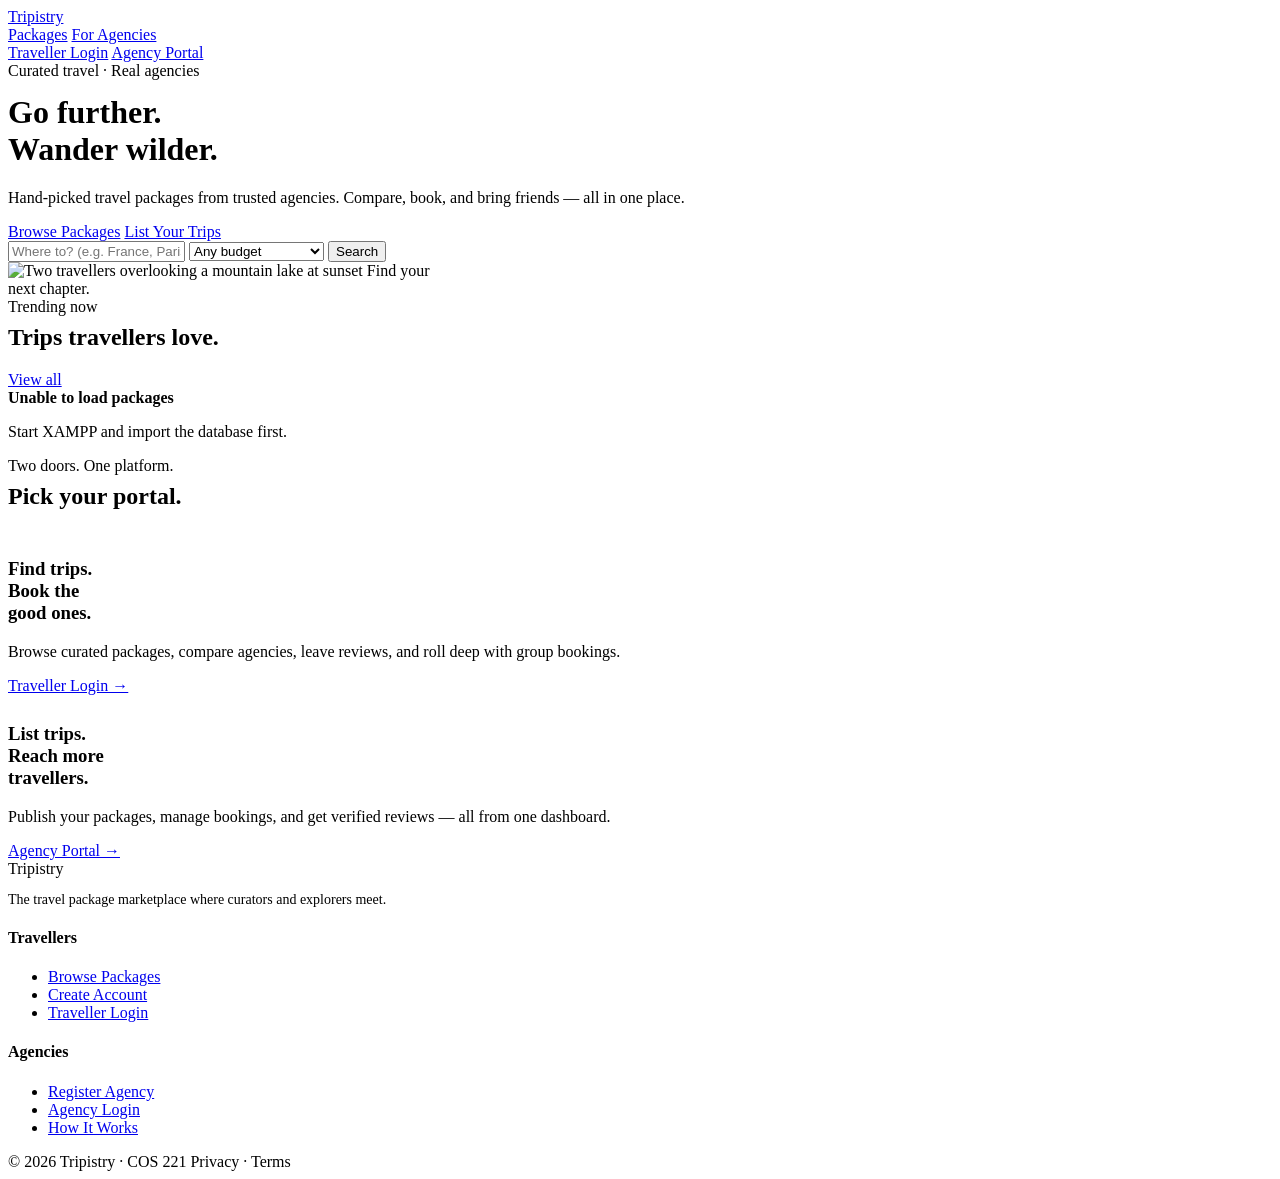
==== index.html @ 3351fdbb "added index.html welcome page" ====
<!doctype html>
<html lang="en">
<head>
  <meta charset="utf-8" />
  <meta name="viewport" content="width=device-width, initial-scale=1" />
  <title>Tripistry — Travel packages, curated by humans.</title>
  <meta name="description" content="Tripistry is a travel package marketplace connecting curious travellers with trusted agencies." />
  <link rel="preconnect" href="https://fonts.googleapis.com">
  <link rel="preconnect" href="https://fonts.gstatic.com" crossorigin>
  <link href="https://fonts.googleapis.com/css2?family=Outfit:wght@400;700;800;900&family=Inter:wght@400;500;600;700;800&display=swap" rel="stylesheet">
  <link rel="stylesheet" href="styles.css" />
</head>
<body>

  <!-- Navbar -->
  <nav class="nav">
    <div class="container nav-inner">
      <a href="index.html" class="logo">Trip<span>istry</span></a>
      <div class="nav-links">
        <a href="#packages">Packages</a>
        <a href="#agency">For Agencies</a>
      </div>
      <div class="nav-cta">
        <a href="login-traveller.html" class="btn btn-ghost">Traveller Login</a>
        <a href="login-agency.html" class="btn btn-primary">Agency Portal</a>
      </div>
    </div>
  </nav>

  <!-- Hero -->
  <header class="hero">
    <div class="container hero-grid">
      <div>
        <span class="eyebrow">Curated travel · Real agencies</span>
        <h1 class="display" style="margin-top:14px;">
          Go further.<br/>
          <span class="accent">Wander wilder.</span>
        </h1>
        <p>Hand-picked travel packages from trusted agencies. Compare, book, and bring friends — all in one place.</p>
        <div class="hero-actions">
          <a href="#packages" class="btn btn-primary">Browse Packages</a>
          <a href="register-agency.html" class="btn">List Your Trips</a>
        </div>

        <!-- Search -->
        <div class="search">
          <input type="text" id="searchInput" placeholder="Where to? (e.g. France, Paris)" />
          <select id="searchBudget">
            <option value="">Any budget</option>
            <option value="10000">Under R10 000</option>
            <option value="10000-25000">R10 000 - R25 000</option>
            <option value="25000">R25 000+</option>
          </select>
          <button onclick="handleSearch()">Search</button>
        </div>
      </div>

      <div class="hero-img">
        <img src="https://images.unsplash.com/photo-1488646953014-85cb44e25828?auto=format&fit=crop&w=1200&q=80" alt="Two travellers overlooking a mountain lake at sunset" />
        <span class="hero-img-cap">Find your<br/>next chapter.</span>
      </div>
    </div>
  </header>

  <!-- Packages -->
  <section id="packages">
    <div class="container">
      <div class="section-head">
        <div>
          <span class="eyebrow">Trending now</span>
          <h2 class="display" style="margin-top:8px;">Trips travellers love.</h2>
        </div>
        <a href="login-traveller.html" class="btn">View all</a>
      </div>
      <div class="cards" id="featuredPackages">
        <div class="empty"><strong>Loading packages...</strong><p>Connecting to Tripistry API</p></div>
      </div>
    </div>
  </section>

  <!-- Split portal -->
  <section id="agency">
    <div class="container">
      <div class="section-head">
        <div>
          <span class="eyebrow">Two doors. One platform.</span>
          <h2 class="display" style="margin-top:8px;">Pick your portal.</h2>
        </div>
      </div>

      <div class="split">
        <div class="traveller">
          <span class="eyebrow" style="color:rgba(255,255,255,0.85);">For travellers</span>
          <h3 style="margin-top:10px;">Find trips.<br/>Book the<br/>good ones.</h3>
          <p>Browse curated packages, compare agencies, leave reviews, and roll deep with group bookings.</p>
          <a href="login-traveller.html" class="btn">Traveller Login →</a>
        </div>
        <div class="agency">
          <span class="eyebrow" style="color:rgba(255,255,255,0.85);">For agencies</span>
          <h3 style="margin-top:10px;">List trips.<br/>Reach more<br/>travellers.</h3>
          <p>Publish your packages, manage bookings, and get verified reviews — all from one dashboard.</p>
          <a href="login-agency.html" class="btn">Agency Portal →</a>
        </div>
      </div>
    </div>
  </section>

  <!-- Footer -->
  <footer>
    <div class="container">
      <div class="foot-grid">
        <div>
          <span class="logo">Trip<span style="color:var(--primary);">istry</span></span>
          <p style="margin-top:14px; max-width:380px; font-size:14px;">
            The travel package marketplace where curators and explorers meet.
          </p>
        </div>
        <div>
          <h4>Travellers</h4>
          <ul>
            <li><a href="#packages">Browse Packages</a></li>
            <li><a href="register-traveller.html">Create Account</a></li>
            <li><a href="login-traveller.html">Traveller Login</a></li>
          </ul>
        </div>
        <div>
          <h4>Agencies</h4>
          <ul>
            <li><a href="register-agency.html">Register Agency</a></li>
            <li><a href="login-agency.html">Agency Login</a></li>
            <li><a href="#agency">How It Works</a></li>
          </ul>
        </div>
      </div>
      <div class="foot-bot">
        <span>© 2026 Tripistry · COS 221</span>
        <span>Privacy · Terms</span>
      </div>
    </div>
  </footer>

  <script>
    const heroImages = [
      'https://images.unsplash.com/photo-1488646953014-85cb44e25828?auto=format&fit=crop&w=1200&q=80',
      'https://images.unsplash.com/photo-1530841377377-3ff06c0ca713?auto=format&fit=crop&w=800&q=80',
      'https://images.unsplash.com/photo-1473221326025-9183b464bb7e?auto=format&fit=crop&w=800&q=80',
      'https://images.unsplash.com/photo-1542051841857-5f90071e7989?auto=format&fit=crop&w=800&q=80'
    ];

    async function loadFeaturedPackages() {
      try {
        const res = await fetch('api/packages.php?sort=rating');
        const data = await res.json();
        const container = document.getElementById('featuredPackages');
        if (!Array.isArray(data) || data.length === 0) {
          container.innerHTML = '<div class="empty"><strong>No packages yet</strong><p>Agencies will add packages soon.</p></div>';
          return;
        }
        container.innerHTML = data.slice(0, 8).map((p, i) => `
          <article class="card">
            <div class="thumb">
              <img src="${heroImages[i % heroImages.length]}" alt="Package #${p.PackageID}" loading="lazy" />
              <span class="tag">R${Number(p.Price).toLocaleString()}</span>
            </div>
            <div class="body">
              <div class="meta"><span>${p.Type || 'Package'}</span><span>★ ${Number(p.AgencyRating || 0).toFixed(1)}</span></div>
              <h3>Package #${p.PackageID}</h3>
              <p style="font-size:11px;color:var(--muted);">by ${p.AgencyName || '---'}</p>
              <div class="price"><span class="eyebrow">from</span><strong>R${Number(p.Price).toLocaleString()}</strong></div>
            </div>
          </article>
        `).join('');
      } catch (e) {
        document.getElementById('featuredPackages').innerHTML = '<div class="empty"><strong>Unable to load packages</strong><p>Start XAMPP and import the database first.</p></div>';
      }
    }

    function handleSearch() {
      window.location.href = 'login-traveller.html';
    }

    document.addEventListener('DOMContentLoaded', loadFeaturedPackages);
  </script>
</body>
</html>
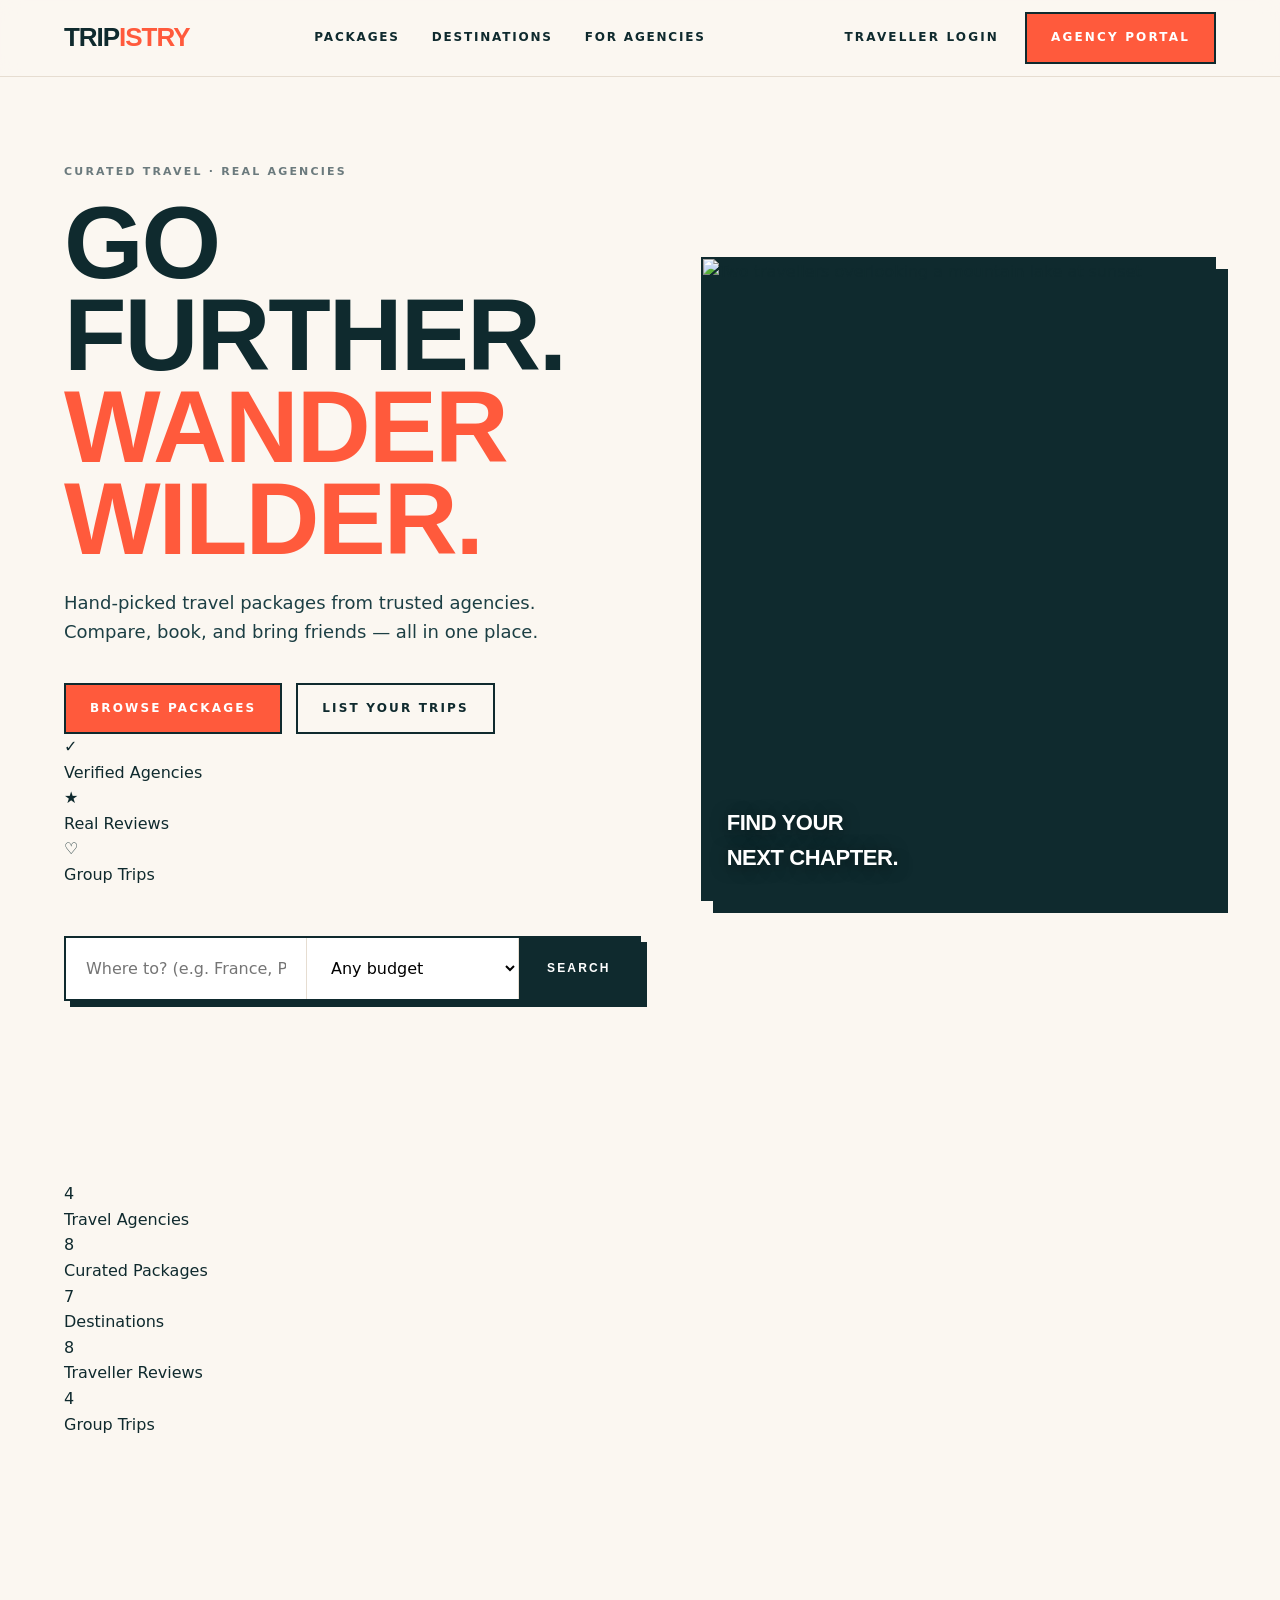
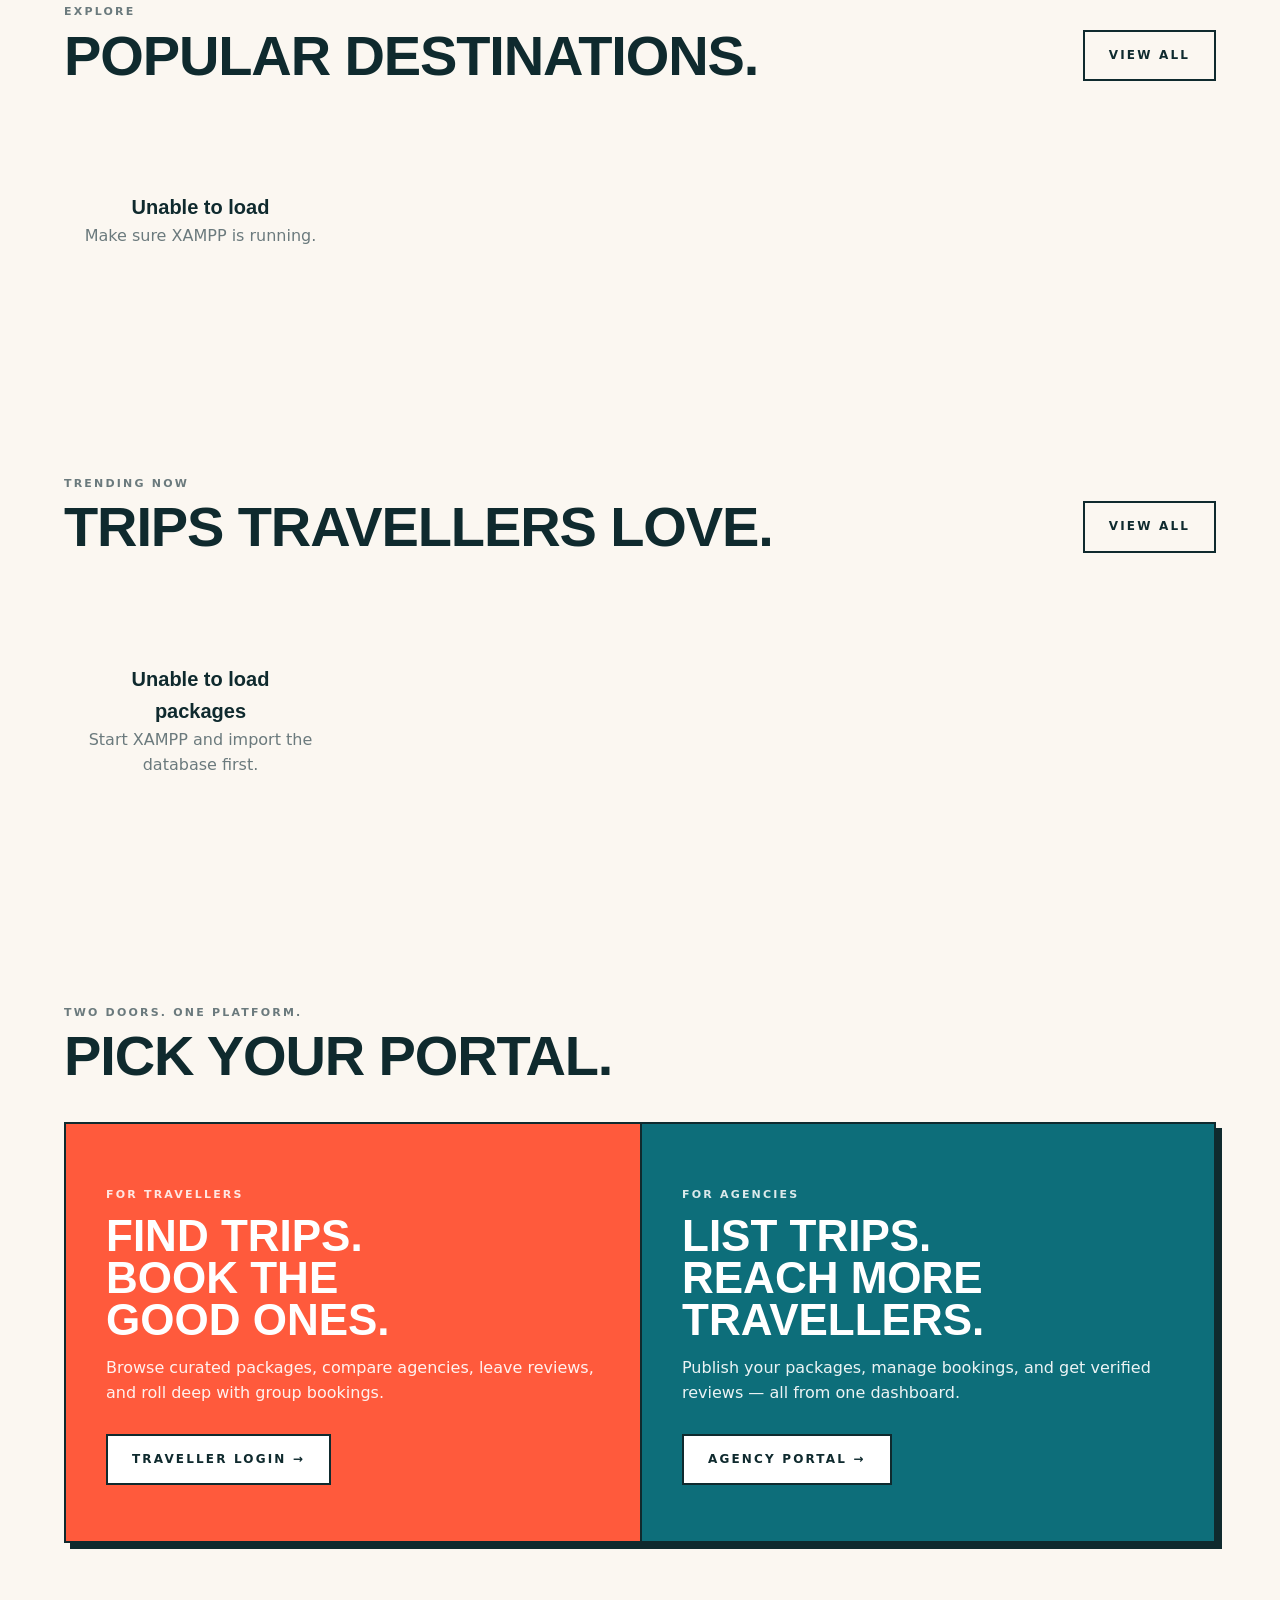
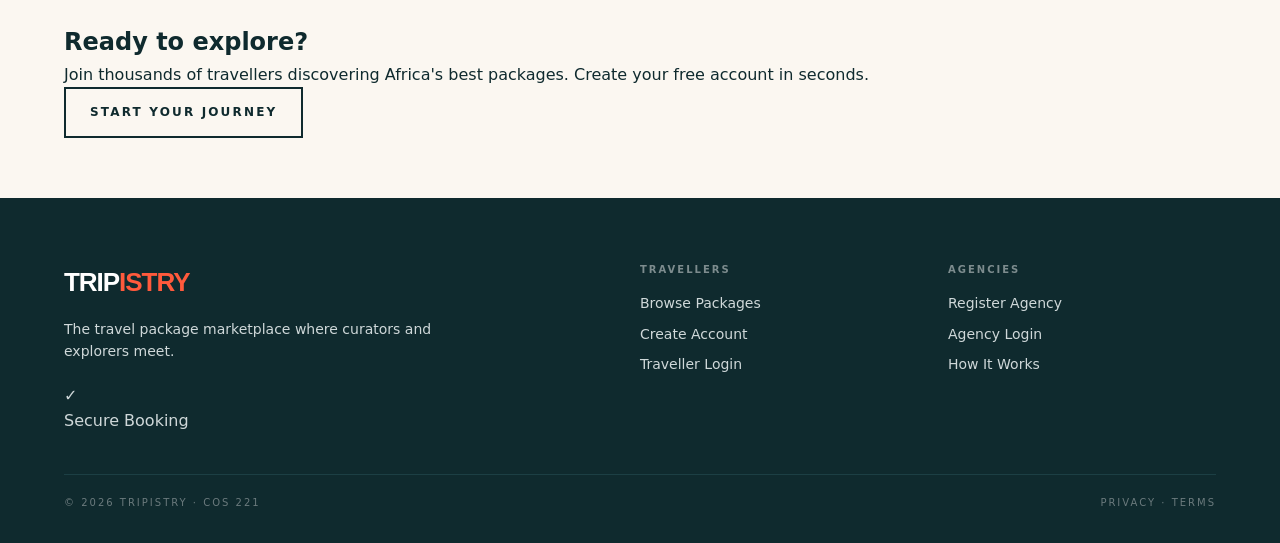
==== commit bd77981a: "Update index page with latest changes" ====
--- a/index.html
+++ b/index.html
@@ -18,6 +18,7 @@
       <a href="index.html" class="logo">Trip<span>istry</span></a>
       <div class="nav-links">
         <a href="#packages">Packages</a>
+        <a href="#destinations">Destinations</a>
         <a href="#agency">For Agencies</a>
       </div>
       <div class="nav-cta">
@@ -31,7 +32,7 @@
   <header class="hero">
     <div class="container hero-grid">
       <div>
-        <span class="eyebrow">Curated travel · Real agencies</span>
+        <span class="eyebrow"><span class="pulse"></span> Curated travel · Real agencies</span>
         <h1 class="display" style="margin-top:14px;">
           Go further.<br/>
           <span class="accent">Wander wilder.</span>
@@ -41,7 +42,11 @@
           <a href="#packages" class="btn btn-primary">Browse Packages</a>
           <a href="register-agency.html" class="btn">List Your Trips</a>
         </div>
-
+        <div class="trust-badges">
+          <div class="trust-badge"><div class="tb-icon green">&#10003;</div>Verified Agencies</div>
+          <div class="trust-badge"><div class="tb-icon orange">&#9733;</div>Real Reviews</div>
+          <div class="trust-badge"><div class="tb-icon teal">&#9825;</div>Group Trips</div>
+        </div>
         <!-- Search -->
         <div class="search">
           <input type="text" id="searchInput" placeholder="Where to? (e.g. France, Paris)" />
@@ -62,8 +67,37 @@
     </div>
   </header>
 
+  <!-- Stats -->
+  <section class="stats-section">
+    <div class="container">
+      <div class="stats-grid">
+        <div class="stat-item"><div class="stat-num" id="statAgencies">4</div><div class="stat-label">Travel Agencies</div></div>
+        <div class="stat-item"><div class="stat-num" id="statPackages">8</div><div class="stat-label">Curated Packages</div></div>
+        <div class="stat-item"><div class="stat-num" id="statDestinations">7</div><div class="stat-label">Destinations</div></div>
+        <div class="stat-item"><div class="stat-num" id="statReviews">8</div><div class="stat-label">Traveller Reviews</div></div>
+        <div class="stat-item"><div class="stat-num" id="statTrips">4</div><div class="stat-label">Group Trips</div></div>
+      </div>
+    </div>
+  </section>
+
+  <!-- Destination Showcase -->
+  <section id="destinations">
+    <div class="container">
+      <div class="section-head">
+        <div>
+          <span class="eyebrow">Explore</span>
+          <h2 class="display" style="margin-top:8px;">Popular destinations.</h2>
+        </div>
+        <a href="register-traveller.html" class="btn">View All</a>
+      </div>
+      <div class="cards" id="destShowcase">
+        <div class="empty"><strong>Loading...</strong></div>
+      </div>
+    </div>
+  </section>
+
   <!-- Packages -->
-  <section id="packages">
+  <section id="packages" class="section-alt">
     <div class="container">
       <div class="section-head">
         <div>
@@ -105,6 +139,15 @@
     </div>
   </section>
 
+  <!-- CTA -->
+  <div class="cta-strip">
+    <div class="container">
+      <h2>Ready to explore?</h2>
+      <p>Join thousands of travellers discovering Africa's best packages. Create your free account in seconds.</p>
+      <a href="register-traveller.html" class="btn">Start Your Journey</a>
+    </div>
+  </div>
+
   <!-- Footer -->
   <footer>
     <div class="container">
@@ -114,6 +157,9 @@
           <p style="margin-top:14px; max-width:380px; font-size:14px;">
             The travel package marketplace where curators and explorers meet.
           </p>
+          <div class="trust-badges" style="margin-top:20px;">
+            <div class="trust-badge" style="color:#cfd8d9;"><div class="tb-icon green">&#10003;</div>Secure Booking</div>
+          </div>
         </div>
         <div>
           <h4>Travellers</h4>
@@ -140,12 +186,53 @@
   </footer>
 
   <script>
+    const DEST_IMG = [
+      'https://images.unsplash.com/photo-1507525428034-b723cf961d3e?w=600&h=400&fit=crop',
+      'https://images.unsplash.com/photo-1476514525535-07fb3b4ae5f1?w=600&h=400&fit=crop',
+      'https://images.unsplash.com/photo-1506197603052-3cc9c3a201bd?w=600&h=400&fit=crop',
+      'https://images.unsplash.com/photo-1530841377377-3ff06c0ca713?w=600&h=400&fit=crop',
+      'https://images.unsplash.com/photo-1542051841857-5f90071e7989?w=600&h=400&fit=crop',
+      'https://images.unsplash.com/photo-1488646953014-85cb44e25828?w=600&h=400&fit=crop',
+      'https://images.unsplash.com/photo-1473221326025-9183b464bb7e?w=600&h=400&fit=crop',
+      'https://images.unsplash.com/photo-1501785888041-af3ef285b470?w=600&h=400&fit=crop',
+    ];
+
     const heroImages = [
       'https://images.unsplash.com/photo-1488646953014-85cb44e25828?auto=format&fit=crop&w=1200&q=80',
       'https://images.unsplash.com/photo-1530841377377-3ff06c0ca713?auto=format&fit=crop&w=800&q=80',
       'https://images.unsplash.com/photo-1473221326025-9183b464bb7e?auto=format&fit=crop&w=800&q=80',
       'https://images.unsplash.com/photo-1542051841857-5f90071e7989?auto=format&fit=crop&w=800&q=80'
     ];
+
+    function escHtml(text) {
+      if (!text) return '';
+      const div = document.createElement('div');
+      div.textContent = text;
+      return div.innerHTML;
+    }
+
+    async function loadDestinations() {
+      try {
+        const res = await fetch('api/destinations.php');
+        const data = await res.json();
+        const container = document.getElementById('destShowcase');
+        if (!Array.isArray(data) || data.length === 0) {
+          container.innerHTML = '<div class="empty"><strong>Destinations coming soon</strong></div>';
+          return;
+        }
+        container.innerHTML = data.slice(0, 6).map((d, i) => `
+          <div class="card card-rich">
+            <div class="cr-thumb"><img src="${DEST_IMG[i % DEST_IMG.length]}" alt="${escHtml(d.Name)}" loading="lazy" /><span class="img-tag">${escHtml(d.Country || '')}</span><span class="img-title">${escHtml(d.Name || '---')}</span></div>
+            <div class="cr-body">
+              <p style="font-size:12px;color:var(--muted);">${escHtml((d.Description || '').substring(0, 100))}</p>
+              <div class="cr-footer"><span style="font-size:11px;">${d.RestaurantCount || 0} restaurants</span><span style="font-size:11px;">${escHtml(d.Region || '')}</span></div>
+            </div>
+          </div>
+        `).join('');
+      } catch (e) {
+        document.getElementById('destShowcase').innerHTML = '<div class="empty"><strong>Unable to load</strong><p>Make sure XAMPP is running.</p></div>';
+      }
+    }
 
     async function loadFeaturedPackages() {
       try {
@@ -157,16 +244,25 @@
           return;
         }
         container.innerHTML = data.slice(0, 8).map((p, i) => `
-          <article class="card">
-            <div class="thumb">
-              <img src="${heroImages[i % heroImages.length]}" alt="Package #${p.PackageID}" loading="lazy" />
-              <span class="tag">R${Number(p.Price).toLocaleString()}</span>
+          <article class="card card-rich">
+            <div class="cr-thumb">
+              <img src="${heroImages[i % heroImages.length]}" alt="${escHtml(p.Name || 'Package #'+p.PackageID)}" loading="lazy" onerror="this.src='https://images.unsplash.com/photo-1488646953014-85cb44e25828?w=600&h=400&fit=crop'" />
+              <span class="img-tag">R${Number(p.Price).toLocaleString()}</span>
             </div>
-            <div class="body">
-              <div class="meta"><span>${p.Type || 'Package'}</span><span>★ ${Number(p.AgencyRating || 0).toFixed(1)}</span></div>
-              <h3>Package #${p.PackageID}</h3>
-              <p style="font-size:11px;color:var(--muted);">by ${p.AgencyName || '---'}</p>
-              <div class="price"><span class="eyebrow">from</span><strong>R${Number(p.Price).toLocaleString()}</strong></div>
+            <div class="cr-body">
+              <div class="cr-meta"><span>${escHtml(p.Type || 'Package')}</span><span style="color:#e6a500;">&#9733; ${Number(p.AgencyRating || 0).toFixed(1)}</span></div>
+              <h3>${escHtml(p.Name || 'Package #'+p.PackageID)}</h3>
+              <p style="font-size:11px;color:var(--muted);">by ${escHtml(p.AgencyName || '---')}</p>
+              <div class="cr-footer">
+                <div>
+                  <span class="eyebrow" style="font-size:9px;">from</span>
+                  <div style="font-family:'Outfit',sans-serif;font-size:22px;font-weight:900;">R${Number(p.Price).toLocaleString()}</div>
+                </div>
+                <div style="display:flex;gap:8px;">
+                  <a href="package-details.html?id=${p.PackageID}" class="btn" style="padding:10px 14px;font-size:10px;">View</a>
+                  <a href="login-traveller.html" class="btn btn-primary" style="padding:10px 16px;font-size:10px;">Book</a>
+                </div>
+              </div>
             </div>
           </article>
         `).join('');
@@ -175,11 +271,41 @@
       }
     }
 
+    async function loadStats() {
+      try {
+        const [pkgRes, destRes, tripRes] = await Promise.all([
+          fetch('api/packages.php'),
+          fetch('api/destinations.php'),
+          fetch('api/grouptrips.php'),
+        ]);
+        const packages = await pkgRes.json();
+        const destinations = await destRes.json();
+        const trips = await tripRes.json();
+        document.getElementById('statPackages').textContent = Array.isArray(packages) ? packages.length : '0';
+        document.getElementById('statDestinations').textContent = Array.isArray(destinations) ? destinations.length : '0';
+        document.getElementById('statTrips').textContent = Array.isArray(trips) ? trips.length : '0';
+        const uniqueAgencies = Array.isArray(packages) ? new Set(packages.map(function(p) { return p.AgencyName; })).size : 0;
+        document.getElementById('statAgencies').textContent = uniqueAgencies || '4';
+        document.getElementById('statReviews').textContent = '8';
+      } catch(e) {
+        console.error('Stats load failed:', e);
+      }
+    }
+
     function handleSearch() {
-      window.location.href = 'login-traveller.html';
-    }
-
-    document.addEventListener('DOMContentLoaded', loadFeaturedPackages);
+      const query = document.getElementById('searchInput').value.trim();
+      const budget = document.getElementById('searchBudget').value;
+      const params = new URLSearchParams();
+      if (query) params.set('search', query);
+      if (budget) params.set('budget', budget);
+      window.location.href = 'login-traveller.html' + (params.toString() ? '?from=search' : '');
+    }
+
+    document.addEventListener('DOMContentLoaded', () => {
+      loadFeaturedPackages();
+      loadDestinations();
+      loadStats();
+    });
   </script>
 </body>
 </html>
--- a/styles.css
+++ b/styles.css
@@ -0,0 +1,809 @@
+:root {
+  --bg: #fbf7f1;
+  --ink: #0f2a2e;
+  --ink-soft: #1c3f44;
+  --primary: #ff5a3c;
+  --primary-ink: #ffffff;
+  --agency: #0d6e7a;
+  --agency-ink: #ffffff;
+  --muted: #6b7a7d;
+  --line: #e6ddd1;
+  --shadow: 6px 6px 0 var(--ink);
+}
+
+* {
+  box-sizing: border-box;
+  margin: 0;
+  padding: 0;
+}
+
+html {
+  scroll-behavior: smooth;
+}
+
+body {
+  font-family: 'Inter', system-ui, -apple-system, Segoe UI, Roboto, sans-serif;
+  background: var(--bg);
+  color: var(--ink);
+  line-height: 1.6;
+  -webkit-font-smoothing: antialiased;
+}
+
+img {
+  max-width: 100%;
+  display: block;
+}
+
+a {
+  color: inherit;
+  text-decoration: none;
+}
+
+.display {
+  font-family: 'Outfit', Impact, sans-serif;
+  font-weight: 900;
+  letter-spacing: -0.02em;
+  text-transform: uppercase;
+  line-height: 0.9;
+}
+
+.container {
+  max-width: 1200px;
+  margin: 0 auto;
+  padding: 0 24px;
+}
+
+.eyebrow {
+  font-size: 11px;
+  font-weight: 800;
+  text-transform: uppercase;
+  letter-spacing: 0.2em;
+  color: var(--muted);
+}
+
+/* Navbar */
+.nav {
+  position: sticky;
+  top: 0;
+  z-index: 50;
+  background: rgba(251, 247, 241, 0.9);
+  backdrop-filter: blur(10px);
+  border-bottom: 1px solid var(--line);
+}
+
+.nav-inner {
+  display: flex;
+  align-items: center;
+  justify-content: space-between;
+  height: 76px;
+}
+
+.logo {
+  font-family: 'Outfit', sans-serif;
+  font-weight: 900;
+  font-size: 26px;
+  text-transform: uppercase;
+  letter-spacing: -0.04em;
+}
+
+.logo span {
+  color: var(--primary);
+}
+
+.nav-links {
+  display: none;
+  gap: 32px;
+  font-size: 12px;
+  font-weight: 700;
+  text-transform: uppercase;
+  letter-spacing: 0.15em;
+}
+
+.nav-links a:hover {
+  color: var(--primary);
+}
+
+.nav-cta {
+  display: flex;
+  gap: 12px;
+  align-items: center;
+}
+
+@media (min-width: 800px) {
+  .nav-links {
+    display: flex;
+  }
+}
+
+/* Buttons */
+.btn {
+  display: inline-block;
+  padding: 14px 24px;
+  font-size: 12px;
+  font-weight: 800;
+  text-transform: uppercase;
+  letter-spacing: 0.18em;
+  border: 2px solid var(--ink);
+  background: var(--bg);
+  color: var(--ink);
+  cursor: pointer;
+  transition: transform .15s ease, box-shadow .15s ease;
+}
+
+.btn:hover {
+  transform: translate(-2px, -2px);
+  box-shadow: var(--shadow);
+}
+
+.btn-primary {
+  background: var(--primary);
+  color: var(--primary-ink);
+  border-color: var(--ink);
+}
+
+.btn-agency {
+  background: var(--agency);
+  color: var(--agency-ink);
+  border-color: var(--ink);
+}
+
+.btn-ghost {
+  border: none;
+  padding: 10px 14px;
+}
+
+.btn-ghost:hover {
+  color: var(--primary);
+  transform: none;
+  box-shadow: none;
+}
+
+/* Hero */
+.hero {
+  position: relative;
+  padding: 80px 0 100px;
+  overflow: hidden;
+}
+
+.hero-grid {
+  display: grid;
+  gap: 40px;
+  grid-template-columns: 1fr;
+  align-items: center;
+}
+
+@media (min-width: 900px) {
+  .hero-grid {
+    grid-template-columns: 1.1fr 1fr;
+    gap: 60px;
+  }
+}
+
+.hero h1 {
+  font-size: clamp(48px, 8vw, 104px);
+}
+
+.hero h1 .accent {
+  color: var(--primary);
+}
+
+.hero p {
+  margin-top: 24px;
+  font-size: 18px;
+  color: var(--ink-soft);
+  max-width: 520px;
+}
+
+.hero-actions {
+  margin-top: 36px;
+  display: flex;
+  flex-wrap: wrap;
+  gap: 14px;
+}
+
+.hero-img {
+  position: relative;
+  aspect-ratio: 4/5;
+  border: 2px solid var(--ink);
+  box-shadow: 12px 12px 0 var(--ink);
+  overflow: hidden;
+  background: var(--ink);
+}
+
+.hero-img img {
+  width: 100%;
+  height: 100%;
+  object-fit: cover;
+  display: block;
+}
+
+.hero-img-cap {
+  position: absolute;
+  left: 24px;
+  bottom: 24px;
+  color: white;
+  font-family: 'Outfit', sans-serif;
+  font-weight: 900;
+  text-transform: uppercase;
+  letter-spacing: -0.02em;
+  font-size: 22px;
+  text-shadow: 0 2px 16px rgba(0,0,0,0.5);
+}
+
+/* Search bar */
+.search {
+  margin-top: 48px;
+  background: white;
+  border: 2px solid var(--ink);
+  box-shadow: var(--shadow);
+  display: grid;
+  grid-template-columns: 1fr;
+  gap: 0;
+}
+
+@media (min-width: 700px) {
+  .search {
+    grid-template-columns: 2fr 1fr 1fr auto;
+  }
+}
+
+.search input,
+.search select {
+  font: inherit;
+  padding: 18px 20px;
+  border: none;
+  border-bottom: 1px solid var(--line);
+  background: transparent;
+  outline: none;
+}
+
+@media (min-width: 700px) {
+  .search input,
+  .search select {
+    border-bottom: none;
+    border-right: 1px solid var(--line);
+  }
+
+  .search > *:last-child {
+    border-right: none;
+  }
+}
+
+.search button {
+  background: var(--ink);
+  color: white;
+  border: none;
+  padding: 18px 28px;
+  font-weight: 800;
+  text-transform: uppercase;
+  letter-spacing: 0.18em;
+  font-size: 12px;
+  cursor: pointer;
+}
+
+/* Section */
+section {
+  padding: 80px 0;
+}
+
+.section-head {
+  display: flex;
+  align-items: end;
+  justify-content: space-between;
+  gap: 24px;
+  margin-bottom: 40px;
+  flex-wrap: wrap;
+}
+
+.section-head h2 {
+  font-size: clamp(32px, 5vw, 56px);
+}
+
+/* Package grid */
+.cards {
+  display: grid;
+  gap: 28px;
+  grid-template-columns: repeat(auto-fill, minmax(260px, 1fr));
+}
+
+.card {
+  background: white;
+  border: 1px solid var(--line);
+  transition: transform .2s ease;
+}
+
+.card:hover {
+  transform: translateY(-4px);
+}
+
+.card .thumb {
+  aspect-ratio: 4/5;
+  position: relative;
+  overflow: hidden;
+  background: #eee;
+}
+
+.card .thumb img {
+  width: 100%;
+  height: 100%;
+  object-fit: cover;
+  display: block;
+  transition: transform .5s ease;
+}
+
+.card:hover .thumb img {
+  transform: scale(1.05);
+}
+
+.card .tag {
+  position: absolute;
+  top: 12px;
+  left: 12px;
+  background: var(--primary);
+  color: white;
+  padding: 6px 10px;
+  font-size: 10px;
+  font-weight: 800;
+  letter-spacing: 0.2em;
+  text-transform: uppercase;
+}
+
+.card .tag.alt {
+  background: var(--agency);
+}
+
+.card .body {
+  padding: 18px;
+}
+
+.card .meta {
+  display: flex;
+  justify-content: space-between;
+  font-size: 10px;
+  font-weight: 800;
+  text-transform: uppercase;
+  letter-spacing: 0.18em;
+  color: var(--muted);
+}
+
+.card h3 {
+  font-family: 'Outfit', sans-serif;
+  font-weight: 800;
+  font-size: 20px;
+  text-transform: uppercase;
+  margin-top: 6px;
+}
+
+.card .price {
+  display: flex;
+  justify-content: space-between;
+  align-items: baseline;
+  margin-top: 12px;
+}
+
+.card .price strong {
+  font-family: 'Outfit', sans-serif;
+  font-size: 22px;
+}
+
+/* Split portal */
+.split {
+  display: grid;
+  grid-template-columns: 1fr;
+  gap: 0;
+  border: 2px solid var(--ink);
+  box-shadow: var(--shadow);
+}
+
+@media (min-width: 800px) {
+  .split {
+    grid-template-columns: 1fr 1fr;
+  }
+}
+
+.split > div {
+  padding: 56px 40px;
+}
+
+.split .traveller {
+  background: var(--primary);
+  color: white;
+}
+
+.split .agency {
+  background: var(--agency);
+  color: white;
+  border-left: 2px solid var(--ink);
+}
+
+@media (max-width: 799px) {
+  .split .agency {
+    border-left: none;
+    border-top: 2px solid var(--ink);
+  }
+}
+
+.split h3 {
+  font-family: 'Outfit', sans-serif;
+  font-size: 44px;
+  text-transform: uppercase;
+  font-weight: 900;
+  line-height: 0.95;
+}
+
+.split p {
+  margin: 14px 0 28px;
+  opacity: 0.92;
+}
+
+.split .btn {
+  background: white;
+  color: var(--ink);
+  border-color: var(--ink);
+}
+
+/* Footer */
+footer {
+  background: var(--ink);
+  color: #cfd8d9;
+  padding: 64px 0 32px;
+  margin-top: 60px;
+}
+
+.foot-grid {
+  display: grid;
+  grid-template-columns: 1fr;
+  gap: 40px;
+}
+
+@media (min-width: 700px) {
+  .foot-grid {
+    grid-template-columns: 2fr 1fr 1fr;
+  }
+}
+
+footer h4 {
+  font-size: 10px;
+  font-weight: 800;
+  letter-spacing: 0.2em;
+  text-transform: uppercase;
+  color: #7d8c8e;
+  margin-bottom: 14px;
+}
+
+footer ul {
+  list-style: none;
+}
+
+footer li {
+  margin-bottom: 8px;
+  font-size: 14px;
+}
+
+footer a:hover {
+  color: var(--primary);
+}
+
+.foot-bot {
+  border-top: 1px solid #1c3f44;
+  margin-top: 40px;
+  padding-top: 20px;
+  display: flex;
+  justify-content: space-between;
+  flex-wrap: wrap;
+  gap: 12px;
+  font-size: 10px;
+  letter-spacing: 0.2em;
+  text-transform: uppercase;
+  color: #6b7a7d;
+}
+
+footer .logo {
+  color: white;
+}
+
+/* Login pages */
+.login-wrap {
+  min-height: 100vh;
+  display: grid;
+  grid-template-columns: 1fr;
+}
+
+@media (min-width: 900px) {
+  .login-wrap {
+    grid-template-columns: 1fr 1fr;
+  }
+}
+
+.login-side {
+  display: none;
+  padding: 48px;
+  color: white;
+  flex-direction: column;
+  justify-content: space-between;
+}
+
+@media (min-width: 900px) {
+  .login-side {
+    display: flex;
+  }
+}
+
+.login-side.traveller {
+  background: var(--primary);
+}
+
+.login-side.agency {
+  background: var(--agency);
+}
+
+.login-side h1 {
+  font-family: 'Outfit', sans-serif;
+  font-size: 64px;
+  text-transform: uppercase;
+  font-weight: 900;
+  line-height: 0.9;
+}
+
+.login-side h1 .ghost {
+  color: rgba(255,255,255,0.35);
+}
+
+.login-side .badge {
+  display: inline-block;
+  background: var(--ink);
+  color: white;
+  padding: 6px 12px;
+  font-size: 10px;
+  font-weight: 800;
+  letter-spacing: 0.2em;
+  text-transform: uppercase;
+}
+
+.login-form {
+  padding: 48px;
+  display: flex;
+  flex-direction: column;
+  justify-content: center;
+  max-width: 520px;
+}
+
+.login-form h2 {
+  font-family: 'Outfit', sans-serif;
+  font-size: 36px;
+  text-transform: uppercase;
+  font-weight: 900;
+}
+
+.login-form .sub {
+  color: var(--muted);
+  margin-bottom: 32px;
+  margin-top: 6px;
+}
+
+.field {
+  display: block;
+  margin-bottom: 18px;
+}
+
+.field span {
+  display: block;
+  font-size: 10px;
+  font-weight: 800;
+  letter-spacing: 0.2em;
+  text-transform: uppercase;
+  color: var(--muted);
+  margin-bottom: 8px;
+}
+
+.field input {
+  width: 100%;
+  padding: 14px 16px;
+  border: 2px solid var(--ink);
+  background: white;
+  font: inherit;
+  font-weight: 600;
+  outline: none;
+}
+
+.field input:focus {
+  box-shadow: 5px 5px 0 var(--ink);
+}
+
+.login-form .btn {
+  width: 100%;
+  margin-top: 8px;
+}
+
+.login-form .alt {
+  margin-top: 24px;
+  font-size: 14px;
+  color: var(--muted);
+}
+
+.login-form .alt a {
+  color: var(--ink);
+  font-weight: 700;
+  border-bottom: 2px solid var(--ink);
+}
+
+.back {
+  font-size: 11px;
+  font-weight: 800;
+  letter-spacing: 0.2em;
+  text-transform: uppercase;
+  color: var(--muted);
+  margin-bottom: 32px;
+  display: inline-block;
+}
+
+.back:hover {
+  color: var(--ink);
+}
+
+/* ============ DASHBOARD & APP STYLES ============ */
+
+.dash-wrap {
+  display: grid;
+  grid-template-columns: 1fr;
+  min-height: 100vh;
+}
+@media (min-width: 900px) {
+  .dash-wrap { grid-template-columns: 240px 1fr; }
+}
+
+.dash-side {
+  background: var(--ink);
+  color: white;
+  padding: 32px 24px;
+  display: flex;
+  flex-direction: column;
+  gap: 8px;
+}
+.dash-side .logo { color: white; margin-bottom: 24px; display: block; }
+.dash-side .user-info {
+  font-size: 12px; color: #7d8c8e; text-transform: uppercase;
+  letter-spacing: 0.15em; font-weight: 700; margin-bottom: 8px;
+}
+.dash-side .user-name {
+  font-family: 'Outfit', sans-serif; font-size: 22px; font-weight: 900;
+  text-transform: uppercase; margin-bottom: 20px;
+}
+.dash-nav {
+  list-style: none; display: flex; flex-direction: column; gap: 2px;
+}
+.dash-nav a {
+  display: block; padding: 10px 14px; font-size: 11px; font-weight: 700;
+  letter-spacing: 0.12em; text-transform: uppercase; color: #cfd8d9;
+  border-left: 2px solid transparent; transition: .15s;
+}
+.dash-nav a:hover, .dash-nav a.active {
+  color: white; border-left-color: var(--primary);
+}
+.dash-nav a.logout-link { margin-top: auto; color: var(--primary); }
+
+.dash-main {
+  padding: 32px 24px; overflow-x: auto;
+}
+.dash-main h2 {
+  font-family: 'Outfit', sans-serif; font-size: 32px; text-transform: uppercase;
+  font-weight: 900; margin-bottom: 24px;
+}
+
+/* Tabs */
+.tabs {
+  display: flex; gap: 4px; margin-bottom: 28px; flex-wrap: wrap;
+  border-bottom: 2px solid var(--line);
+}
+.tab-btn {
+  padding: 10px 18px; font-size: 11px; font-weight: 800; text-transform: uppercase;
+  letter-spacing: 0.12em; cursor: pointer; border: none; background: none;
+  color: var(--muted); transition: .15s;
+}
+.tab-btn:hover { color: var(--ink); }
+.tab-btn.active {
+  color: var(--primary); border-bottom: 2px solid var(--primary); margin-bottom: -2px;
+}
+.tab-content { display: none; }
+.tab-content.active { display: block; }
+
+/* Grid cards extension */
+.cards { display: grid; gap: 20px; grid-template-columns: repeat(auto-fill, minmax(240px, 1fr)); }
+.card.clickable { cursor: pointer; }
+.card .badge { display: inline-block; padding: 3px 8px; font-size: 9px; font-weight: 800; letter-spacing: 0.15em; text-transform: uppercase; }
+.badge-primary { background: var(--primary); color: white; }
+.badge-agency { background: var(--agency); color: white; }
+.badge-success { background: #2d9f4e; color: white; }
+.badge-warn { background: #e6a500; color: var(--ink); }
+
+/* Tables */
+.tbl-wrap { overflow-x: auto; background: white; border: 2px solid var(--ink); box-shadow: var(--shadow); }
+.tbl {
+  width: 100%; border-collapse: collapse; font-size: 13px;
+}
+.tbl th {
+  background: var(--ink); color: white; padding: 12px 14px; text-align: left;
+  font-size: 10px; font-weight: 800; letter-spacing: 0.15em; text-transform: uppercase;
+}
+.tbl td { padding: 11px 14px; border-bottom: 1px solid var(--line); }
+.tbl tr:last-child td { border-bottom: none; }
+.tbl tr:hover td { background: #fbf7f1; }
+
+/* Forms extended */
+.form-grid {
+  display: grid; gap: 16px; grid-template-columns: 1fr 1fr;
+}
+@media (max-width: 600px) { .form-grid { grid-template-columns: 1fr; } }
+.form-full { grid-column: 1 / -1; }
+
+.field select {
+  width: 100%; padding: 14px 16px; border: 2px solid var(--ink);
+  background: white; font: inherit; font-weight: 600; outline: none;
+}
+.field select:focus { box-shadow: 5px 5px 0 var(--ink); }
+.field textarea {
+  width: 100%; padding: 14px 16px; border: 2px solid var(--ink);
+  background: white; font: inherit; font-weight: 600; outline: none;
+  resize: vertical; min-height: 80px;
+}
+.field textarea:focus { box-shadow: 5px 5px 0 var(--ink); }
+
+/* Toast */
+.toast {
+  position: fixed; top: 24px; right: 24px; z-index: 999;
+  padding: 14px 20px; font-size: 13px; font-weight: 700; max-width: 360px;
+  border: 2px solid var(--ink); box-shadow: var(--shadow);
+  animation: slideIn .25s ease;
+}
+.toast-success { background: #2d9f4e; color: white; }
+.toast-error { background: var(--primary); color: white; }
+.toast-info { background: var(--agency); color: white; }
+@keyframes slideIn { from { transform: translateX(100%); opacity: 0; } to { transform: translateX(0); opacity: 1; } }
+
+/* Inline form */
+.inline-form {
+  display: flex; gap: 10px; flex-wrap: wrap; align-items: end; margin-bottom: 24px;
+}
+.inline-form .field { margin-bottom: 0; }
+
+/* Empty state */
+.empty {
+  text-align: center; padding: 60px 20px; color: var(--muted);
+}
+.empty strong { display: block; font-family: 'Outfit', sans-serif; font-size: 20px; margin-top: 10px; color: var(--ink); }
+
+/* Loading */
+.loading { text-align: center; padding: 40px; color: var(--muted); }
+
+/* Check row */
+.check-row { display: flex; gap: 20px; flex-wrap: wrap; margin: 8px 0 16px; }
+.check-row label { display: flex; align-items: center; gap: 6px; font-size: 13px; font-weight: 600; cursor: pointer; }
+.check-row input[type="checkbox"] { width: 16px; height: 16px; accent-color: var(--primary); }
+
+/* Star rating */
+.stars { color: #e6a500; font-size: 16px; letter-spacing: 2px; }
+
+/* Responsive dashboard */
+@media (max-width: 899px) {
+  .dash-side { padding: 20px 16px; }
+  .dash-nav { flex-direction: row; flex-wrap: wrap; gap: 4px; }
+  .dash-nav a { border-left: none; border-bottom: 2px solid transparent; }
+  .dash-nav a.active { border-left: none; border-bottom-color: var(--primary); }
+  .dash-main { padding: 20px 14px; }
+  .dash-main h2 { font-size: 24px; }
+}
+
+/* Card and button interactions */
+.card {
+  transition: transform 0.2s ease, box-shadow 0.2s ease;
+}
+.card:hover {
+  transform: translateY(-6px);
+  box-shadow: 0 12px 24px rgba(0, 0, 0, 0.15);
+}
+.btn {
+  transition: transform 0.1s ease;
+}
+.btn:active {
+  transform: scale(0.96);
+}
